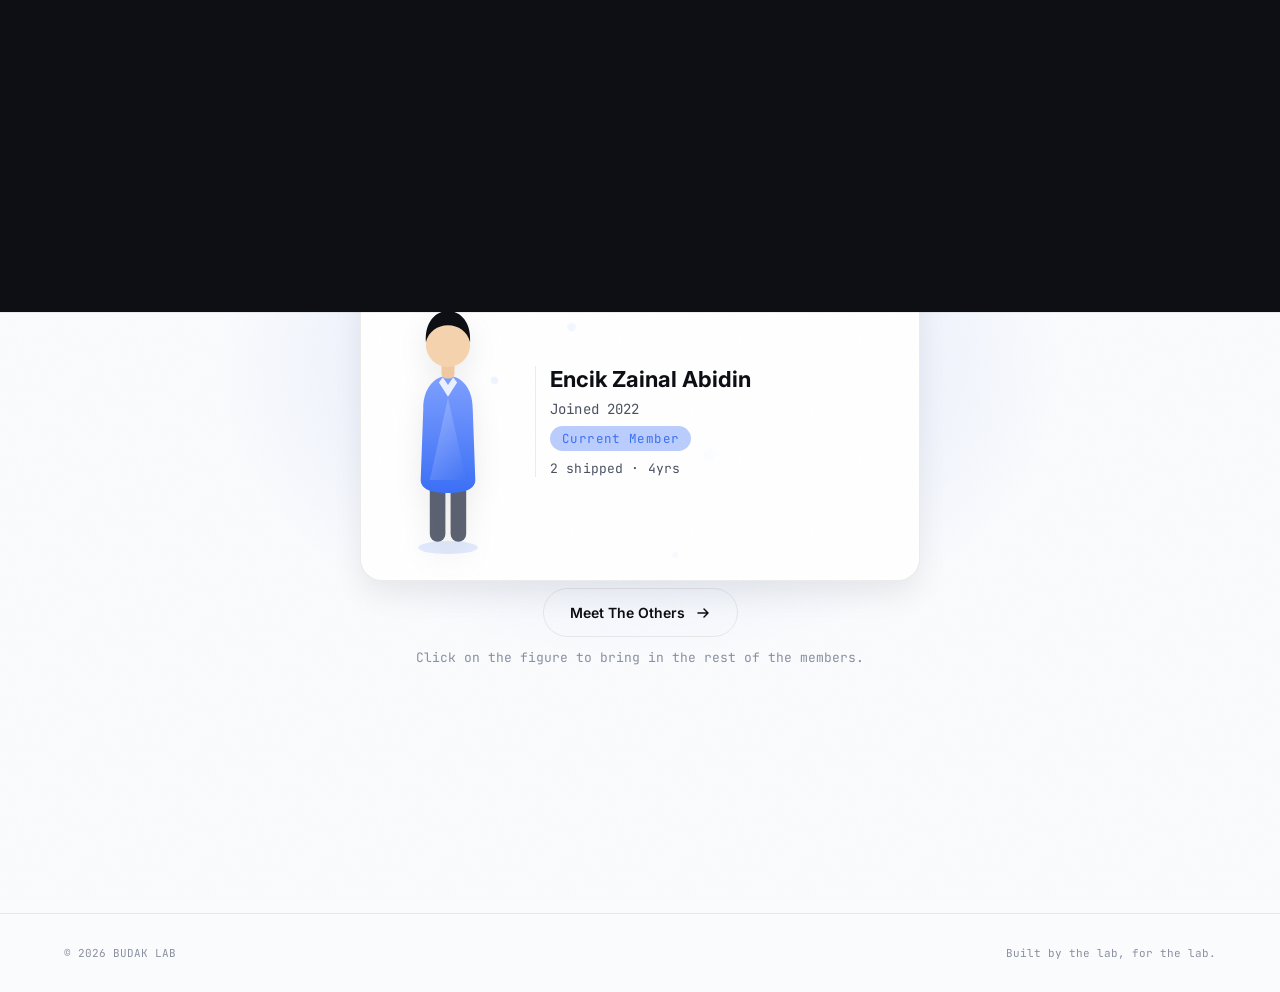
==== page3.html @ af528bb3 "commit budak lab" ====
<!DOCTYPE html>
<html lang="en">
<head>
<meta charset="UTF-8" />
<meta name="viewport" content="width=device-width, initial-scale=1.0" />
<title>Meet The Team — BUDAK LAB</title>
<meta name="description" content="One lab, nine builders. Meet the people behind BUDAK LAB." />

<link rel="preconnect" href="https://fonts.googleapis.com">
<link rel="preconnect" href="https://fonts.gstatic.com" crossorigin>
<link href="https://fonts.googleapis.com/css2?family=Space+Grotesk:wght@400;500;600;700&family=Inter:wght@400;500;600;700&family=JetBrains+Mono:wght@400;500;600&display=swap" rel="stylesheet">

<link rel="stylesheet" href="style.css" />
</head>
<body>

<div class="grain" aria-hidden="true"></div>

<div class="loader" id="loader">
  <div class="loader__mark">
    <svg viewBox="0 0 120 40" class="loader__logo">
      <text x="0" y="30" class="loader__logotext">BUDAK LAB</text>
    </svg>
  </div>
  <div class="loader__bar-track">
    <div class="loader__bar-fill" id="loaderFill"></div>
  </div>
  <div class="loader__pct" id="loaderPct">00</div>
</div>

<nav class="nav" id="nav">
  <a href="index.html" class="nav__logo">BUDAK<span> LAB</span></a>
  <div class="nav__links">
    <a href="index.html" class="nav__link">Home</a>
    <a href="page2.html" class="nav__link">Journey</a>
    <a href="page3.html" class="nav__link nav__link--active">Team</a>
    <a href="#" class="nav__link nav__link--cta">Contact</a>
  </div>
</nav>

<main id="app">

  <section class="page page--team" id="team">
    <div class="team__bg" id="teamBg" aria-hidden="true"></div>

    <div class="team__ticker" aria-hidden="true">
      <div class="team__ticker-track" id="tickerTrack"><!-- populated by page3.js --></div>
    </div>

    <div class="team__hero" id="teamHero">
      <div class="team__intro" id="teamIntro">
        <span class="eyebrow-mono" data-reveal>// Meet The Team</span>
        <h2 class="team__title" data-reveal>One lab. <span class="count" id="teamCount">_</span> builders.</h2>
        <div class="team__stats-row" data-reveal>
          <span><strong id="statBuilders" data-count="0">0</strong>Builders</span>
          <span class="team__stats-dot" aria-hidden="true">•</span>
          <span><strong id="statShipped" data-count="0">0</strong>Shipped</span>
        </div>
      </div>

      <div class="team__leader-stage">
        <div class="team__leader-slot" id="leaderSlot"></div>
      </div>

      <div class="team__controls">
        <button class="btn btn--outline magnetic" id="meetOthersBtn">
          <span>Meet The Others</span>
          <svg width="16" height="16" viewBox="0 0 16 16" fill="none"><path d="M3 8H13M13 8L9 4M13 8L9 12" stroke="currentColor" stroke-width="1.5" stroke-linecap="round" stroke-linejoin="round"/></svg>
        </button>
        <p class="team__hint" id="teamHint">Click on the figure to bring in the rest of the members.</p>
      </div>

      <div class="team__scroll-cue" id="scrollCue">
        <span>Scroll</span>
        <svg width="14" height="14" viewBox="0 0 16 16" fill="none"><path d="M4 6L8 10L12 6" stroke="currentColor" stroke-width="1.5" stroke-linecap="round" stroke-linejoin="round"/></svg>
      </div>
    </div>

    <div class="team__grid-section" id="gridSection">
      <div class="team__filters" id="teamFilters" hidden></div>
      <div class="team__members-grid" id="membersGrid"></div>
    </div>

    <div class="team__preview" id="teamPreview"></div>
  </section>

</main>

<footer class="site-footer">
  <span>© 2026 BUDAK LAB</span>
  <span>Built by the lab, for the lab.</span>
</footer>

<script src="https://cdn.jsdelivr.net/npm/gsap@3.12.5/dist/gsap.min.js"></script>
<script src="members.js"></script>
<script src="figures.js"></script>
<script src="common.js"></script>
<script src="page3.js"></script>
</body>
</html>
---- style.css ----
/* ==========================================================
   BUDAK LAB — Design Tokens
   ========================================================== */
:root {
  /* base */
  --bg: #FAFBFD;
  --bg-alt: #F1F4F9;
  --ink: #0D0F14;
  --ink-soft: #4B5162;
  --ink-faint: #8A90A0;
  --surface: #FFFFFF;
  --line: rgba(13, 15, 20, 0.08);

  /* glass */
  --glass-bg: rgba(255, 255, 255, 0.6);
  --glass-border: rgba(255, 255, 255, 0.8);
  --glass-blur: 18px;

  /* accent themes — overridden per-scope via [data-theme] */
  --accent: #3B6FF6;
  --accent-light: #7EA0FF;
  --accent-glow: rgba(59, 111, 246, 0.35);

  /* type */
  --font-display: 'Space Grotesk', sans-serif;
  --font-body: 'Inter', sans-serif;
  --font-mono: 'JetBrains Mono', monospace;

  /* motion */
  --ease: cubic-bezier(.16,.84,.32,1);
}

[data-theme="blue"]    { --accent: #3B6FF6; --accent-light: #7EA0FF; --accent-glow: rgba(59,111,246,.35); }
[data-theme="purple"]  { --accent: #8B5CF6; --accent-light: #B79CFB; --accent-glow: rgba(139,92,246,.35); }
[data-theme="emerald"] { --accent: #10B981; --accent-light: #6EE0B8; --accent-glow: rgba(16,185,129,.35); }
[data-theme="orange"]  { --accent: #F97316; --accent-light: #FDAE6B; --accent-glow: rgba(249,115,22,.35); }
[data-theme="rose"]    { --accent: #F43F5E; --accent-light: #FB92A6; --accent-glow: rgba(244,63,94,.35); }
[data-theme="cyan"]    { --accent: #06B6D4; --accent-light: #74E1F2; --accent-glow: rgba(6,182,212,.35); }
[data-theme="amber"]   { --accent: #F59E0B; --accent-light: #FBC968; --accent-glow: rgba(245,158,11,.35); }
[data-theme="teal"]    { --accent: #14B8A6; --accent-light: #79E0D2; --accent-glow: rgba(20,184,166,.35); }

/* ==========================================================
   RESET
   ========================================================== */
* { margin: 0; padding: 0; box-sizing: border-box; }
html { scroll-behavior: auto; }
body {
  background: var(--bg);
  color: var(--ink);
  font-family: var(--font-body);
  overflow-x: hidden;
  -webkit-font-smoothing: antialiased;
}
img, svg { display: block; max-width: 100%; }
button { font-family: inherit; cursor: pointer; border: none; background: none; color: inherit; }
a { color: inherit; text-decoration: none; }
:focus-visible { outline: 2px solid var(--accent); outline-offset: 3px; border-radius: 4px; }

.grain {
  position: fixed; inset: 0; pointer-events: none; z-index: 9999;
  opacity: 0.025; mix-blend-mode: multiply;
  background-image: url("data:image/svg+xml,%3Csvg xmlns='http://www.w3.org/2000/svg' width='120' height='120'%3E%3Cfilter id='n'%3E%3CfeTurbulence type='fractalNoise' baseFrequency='0.9' numOctaves='2' stitchTiles='stitch'/%3E%3C/filter%3E%3Crect width='100%25' height='100%25' filter='url(%23n)'/%3E%3C/svg%3E");
}

@media (prefers-reduced-motion: reduce) {
  *, *::before, *::after { animation-duration: 0.01ms !important; transition-duration: 0.01ms !important; }
}

/* ==========================================================
   LOADER
   ========================================================== */
.loader {
  position: fixed; inset: 0; z-index: 10000;
  background: var(--ink);
  display: flex; flex-direction: column; align-items: center; justify-content: center;
  gap: 28px;
}
.loader__mark { overflow: hidden; }
.loader__logo { width: 260px; height: auto; }
.loader__logotext {
  font-family: var(--font-display); font-weight: 600;
  font-size: 20px; fill: #F5F6FA; letter-spacing: 0.06em;
}
.loader__bar-track {
  width: 220px; height: 2px; background: rgba(255,255,255,0.15); border-radius: 2px; overflow: hidden;
}
.loader__bar-fill {
  width: 0%; height: 100%; background: linear-gradient(90deg, #7EA0FF, #B79CFB);
}
.loader__pct {
  font-family: var(--font-mono); font-size: 12px; letter-spacing: 0.1em; color: rgba(255,255,255,0.5);
}

/* ==========================================================
   NAV
   ========================================================== */
.nav {
  position: fixed; top: 0; left: 0; right: 0; z-index: 500;
  display: flex; align-items: center; justify-content: space-between;
  padding: 22px clamp(20px, 5vw, 64px);
  background: var(--glass-bg);
  backdrop-filter: blur(var(--glass-blur)); -webkit-backdrop-filter: blur(var(--glass-blur));
  border-bottom: 1px solid var(--line);
  opacity: 0; transform: translateY(-12px);
}
.nav__logo {
  font-family: var(--font-display); font-weight: 600; font-size: 15px; letter-spacing: 0.04em;
}
.nav__logo span { color: var(--ink-faint); }
.nav__links { display: flex; align-items: center; gap: 32px; }
.nav__link {
  font-size: 13px; font-weight: 500; color: var(--ink-soft);
  position: relative; transition: color 0.3s var(--ease);
}
.nav__link::after {
  content: ""; position: absolute; left: 0; bottom: -4px; width: 0; height: 1px;
  background: var(--ink); transition: width 0.3s var(--ease);
}
.nav__link:hover { color: var(--ink); }
.nav__link:hover::after { width: 100%; }
.nav__link--active { color: var(--ink); }
.nav__link--active::after { width: 100%; }
.nav__link--cta {
  padding: 8px 16px; border-radius: 100px; background: var(--ink); color: var(--bg);
}
.nav__link--cta::after { display: none; }
.nav__link--cta:hover { color: var(--bg); opacity: 0.85; }

/* dark nav variant, used when a page's hero sits on a dark surface */
body.theme-dark .nav { background: rgba(13,15,20,0.55); border-bottom: 1px solid rgba(255,255,255,0.08); }
body.theme-dark .nav__logo span { color: rgba(255,255,255,0.45); }
body.theme-dark .nav__link { color: rgba(255,255,255,0.65); }
body.theme-dark .nav__link:hover, body.theme-dark .nav__link--active { color: #fff; }
body.theme-dark .nav__link::after { background: #fff; }
body.theme-dark .nav__link--cta { background: #fff; color: var(--ink); }

/* ==========================================================
   SHARED
   ========================================================== */
.page { position: relative; width: 100%; }
.eyebrow-mono {
  font-family: var(--font-mono); font-size: 12px; letter-spacing: 0.08em;
  color: var(--ink-faint); text-transform: uppercase;
}
.btn {
  display: inline-flex; align-items: center; gap: 10px;
  font-family: var(--font-body); font-weight: 600; font-size: 14px;
  padding: 15px 26px; border-radius: 100px; transition: transform 0.3s var(--ease), box-shadow 0.3s var(--ease), background 0.3s var(--ease);
}
.btn--primary { background: var(--ink); color: #fff; }
.btn--primary svg { transition: transform 0.3s var(--ease); }
.btn--primary:hover { box-shadow: 0 12px 28px rgba(13,15,20,0.22); transform: translateY(-2px); }
.btn--primary:hover svg { transform: translateX(3px); }
.btn--outline {
  background: transparent; border: 1.5px solid var(--line); color: var(--ink);
}
.btn--outline:hover { border-color: var(--accent); color: var(--accent); box-shadow: 0 0 0 4px var(--accent-glow); }
.btn--ghost-light { background: transparent; border: 1.5px solid rgba(255,255,255,0.25); color: #fff; }
.btn--ghost-light:hover { border-color: #fff; box-shadow: 0 0 0 4px rgba(255,255,255,0.1); }

.dot-pulse { width: 6px; height: 6px; border-radius: 50%; background: #22C55E; box-shadow: 0 0 0 0 rgba(34,197,94,.6); animation: pulse 2s infinite; }
@keyframes pulse {
  0% { box-shadow: 0 0 0 0 rgba(34,197,94,.5); }
  70% { box-shadow: 0 0 0 8px rgba(34,197,94,0); }
  100% { box-shadow: 0 0 0 0 rgba(34,197,94,0); }
}

.eyebrow-chip {
  display: inline-flex; align-items: center; gap: 8px;
  font-family: var(--font-mono); font-size: 12px; color: var(--ink-soft);
  padding: 8px 16px; border-radius: 100px;
  background: var(--glass-bg); border: 1px solid var(--glass-border);
  backdrop-filter: blur(var(--glass-blur));
}

/* illustrated figure cast — used on the Team page.
   Every .figure is a landscape card: avatar on the left, name + join
   info + status + stat on the right in the same card. Used for both
   the leader spotlight and the full member grid. */
.figure {
  position: relative; width: 100%; cursor: pointer; box-sizing: border-box;
  display: flex; flex-direction: row; align-items: center; gap: 14px; text-align: left;
  background: var(--surface); border: 1px solid var(--line); border-radius: 22px;
  padding: 12px 18px 12px 12px;
  box-shadow: 0 14px 30px rgba(13,15,20,0.07);
  transition: transform 0.35s var(--ease), box-shadow 0.35s var(--ease), border-color 0.35s var(--ease);
}
.figure:hover { transform: translateY(-4px); box-shadow: 0 20px 38px var(--accent-glow); border-color: var(--accent); }
.figure__visual-wrap { position: relative; width: 72px; flex-shrink: 0; }
.figure__svg { width: 100%; height: auto; filter: drop-shadow(0 10px 14px rgba(13,15,20,0.08)); transition: filter 0.3s var(--ease); }
.figure:hover .figure__svg { filter: drop-shadow(0 14px 18px var(--accent-glow)); }
.figure__photo-frame {
  width: 100%; aspect-ratio: 200 / 420; border-radius: 36px 36px 12px 12px; overflow: hidden;
  border: 2px solid var(--surface); background: var(--bg-alt);
  transition: box-shadow 0.3s var(--ease);
}
.figure:hover .figure__photo-frame { box-shadow: 0 14px 22px var(--accent-glow); }
.figure__photo-img { width: 100%; height: 100%; object-fit: cover; object-position: 50% 18%; display: block; }
.figure__badge {
  position: absolute; top: -6%; right: -10%; z-index: 2;
  width: 24px; height: 24px; border-radius: 50%; display: flex; align-items: center; justify-content: center;
  background: var(--surface); color: var(--accent); box-shadow: 0 6px 14px rgba(13,15,20,0.14);
  border: 1px solid var(--glass-border);
}
/* info panel — bigger, more legible text than before */
.figure__label {
  margin-top: 0; padding-top: 0; border-top: none; border-left: 1px solid var(--line); padding-left: 14px;
  flex: 1; min-width: 0;
  display: flex; flex-direction: column; align-items: flex-start; gap: 6px;
  font-family: var(--font-mono); font-size: 12px; text-align: left;
  opacity: 0; transition: opacity 0.3s var(--ease);
}
.figure--visible .figure__label { opacity: 1; }
.figure__label-name { font-family: var(--font-body); font-weight: 700; font-size: 16px; color: var(--ink); line-height: 1.2; }
.figure__label-meta { color: var(--ink-soft); font-size: 12px; letter-spacing: 0.01em; }
.figure__label-status {
  padding: 3px 10px; border-radius: 100px; font-size: 11px; letter-spacing: 0.03em;
  background: var(--accent-glow); color: var(--accent);
}
.figure__stat {
  margin-top: 1px; font-size: 11px; color: var(--ink-soft); letter-spacing: 0.01em;
}
@media (max-width: 420px) {
  /* very narrow phones: landscape gets cramped, fall back to a compact
     stacked layout instead */
  .figure { flex-direction: column; text-align: center; padding: 16px; gap: 10px; }
  .figure__visual-wrap { width: 88px; }
  .figure__label {
    align-items: center; text-align: center;
    border-left: none; padding-left: 0; border-top: 1px solid var(--line); padding-top: 10px;
  }
}

/* connector lines removed per request — the leader→team relationship is now
   communicated through the particle "assemble" burst + staggered reveal motion
   instead of static SVG lines */


/* hover preview card — "Known for: ..." on hover, no click needed */
.team__preview {
  position: fixed; z-index: 60; transform: translate(-50%, -100%);
  padding: 7px 13px; border-radius: 10px;
  background: var(--ink); color: #fff;
  font-family: var(--font-mono); font-size: 11px; white-space: nowrap;
  opacity: 0; pointer-events: none; transition: opacity 0.2s ease, transform 0.2s ease;
}
.team__preview.is-visible { opacity: 1; transform: translate(-50%, -112%); }
.team__preview::after {
  content: ""; position: absolute; bottom: -5px; left: 50%; transform: translateX(-50%) rotate(45deg);
  width: 8px; height: 8px; background: var(--ink);
}

/* achievement ticker — quiet proof-of-work strip. Positioned absolutely
   under the nav so it never adds to the hero's flow height (which must
   stay within one viewport for the leader-only view). */
.team__ticker {
  position: relative; z-index: 5;
  width: 100%; max-width: 1000px; margin: 0 auto;
  padding-top: clamp(84px, 9vh, 100px); /* clears the fixed nav, whatever the viewport */
  overflow: hidden;
  -webkit-mask-image: linear-gradient(90deg, transparent, #000 8%, #000 92%, transparent);
  mask-image: linear-gradient(90deg, transparent, #000 8%, #000 92%, transparent);
}
.team__ticker-track { display: flex; gap: 40px; width: max-content; animation: tickerScroll 26s linear infinite; }
.ticker__item { font-family: var(--font-mono); font-size: 12px; color: var(--ink-soft); white-space: nowrap; }
.ticker__cat { color: var(--ink-faint); }
@keyframes tickerScroll { from { transform: translateX(0); } to { transform: translateX(-50%); } }
@media (prefers-reduced-motion: reduce) { .team__ticker-track { animation: none; } }

[data-reveal] { opacity: 0; transform: translateY(24px); }

/* ==========================================================
   PAGE 1 — HERO (index.html)
   ========================================================== */
.page--hero {
  min-height: 100vh;
  display: flex; align-items: center;
  padding: 112px clamp(20px, 6vw, 80px) 40px;
  overflow: hidden;
  position: relative;
}
.hero__bg-gradient {
  position: absolute; inset: 0; z-index: -1;
  background:
    radial-gradient(600px 400px at 12% 15%, rgba(59,111,246,0.10), transparent 60%),
    radial-gradient(600px 420px at 92% 10%, rgba(139,92,246,0.10), transparent 60%),
    radial-gradient(700px 500px at 40% 95%, rgba(16,185,129,0.07), transparent 60%);
}
.hero__grid {
  display: grid; grid-template-columns: minmax(0, 1.05fr) minmax(0, 0.95fr);
  align-items: center; gap: clamp(28px, 4vw, 64px);
  width: 100%; max-width: 1360px; margin: 0 auto;
}
.hero__copy { max-width: 560px; }
.hero__eyebrow { margin-bottom: 18px; }
.hero__title { font-family: var(--font-display); font-weight: 700; line-height: 0.95; }
.hero__title .line { display: block; overflow: hidden; }
.hero__title .word { display: inline-block; font-size: clamp(38px, 5.2vw, 70px); letter-spacing: -0.02em; }
.hero__subtitle { font-size: clamp(15px, 1.5vw, 19px); color: var(--ink-soft); margin-top: 14px; font-weight: 500; }
.hero__desc { font-size: 14.5px; color: var(--ink-faint); max-width: 480px; margin-top: 10px; line-height: 1.6; }

.hero__stats { display: flex; gap: clamp(16px, 2.6vw, 34px); margin-top: 26px; flex-wrap: wrap; }
.stat { text-align: left; }
.stat__num { display: block; font-family: var(--font-display); font-weight: 700; font-size: clamp(22px, 2.6vw, 30px); }
.stat__label { display: block; font-size: 10.5px; color: var(--ink-faint); margin-top: 3px; font-family: var(--font-mono); letter-spacing: 0.04em; text-transform: uppercase; }

.hero__cta { margin-top: 24px; position: relative; overflow: hidden; }
.cta-ripple {
  position: absolute; width: 10px; height: 10px; border-radius: 50%;
  background: rgba(255,255,255,0.55); transform: translate(-50%, -50%) scale(0);
  pointer-events: none; animation: ctaRipple 0.6s ease-out forwards;
}
@keyframes ctaRipple {
  to { transform: translate(-50%, -50%) scale(22); opacity: 0; }
}

.hero__cycler {
  display: flex; align-items: center; gap: 8px; margin-top: 22px;
  font-family: var(--font-mono); font-size: 12px; color: var(--ink-faint);
}
.hero__cycler-label { letter-spacing: 0.04em; text-transform: uppercase; font-size: 10.5px; }
.hero__cycler-word {
  position: relative; display: inline-block; font-weight: 600; color: var(--accent, #3B6FF6);
  min-width: 132px;
}

.hero__spotlight {
  position: absolute; inset: 0; z-index: 0; pointer-events: none;
  opacity: 0;
  background: radial-gradient(280px 280px at var(--sx, 50%) var(--sy, 50%), rgba(59,111,246,0.10), transparent 70%);
  transition: opacity 0.4s ease;
}
.page--hero.has-spotlight .hero__spotlight { opacity: 1; }

/* ---- photo shown in FULL, uncropped — no object-fit:cover, no
   forced aspect-ratio, so every member in the shot stays visible ---- */
.hero__visual { position: relative; display: flex; align-items: center; justify-content: center; height: 100%; }
.hero__blob {
  position: absolute; border-radius: 50%; filter: blur(50px); z-index: -1; pointer-events: none;
  animation: blobDrift 10s ease-in-out infinite;
}
.hero__blob--1 { width: 220px; height: 220px; background: rgba(59,111,246,0.16); top: 4%; left: -6%; }
.hero__blob--2 { width: 180px; height: 180px; background: rgba(139,92,246,0.14); bottom: 6%; right: -4%; animation-delay: -5s; }
@keyframes blobDrift {
  0%, 100% { transform: translate(0, 0) scale(1); }
  50% { transform: translate(14px, -18px) scale(1.08); }
}

.hero__photo-wrap { position: relative; width: 100%; max-width: 480px; }
.hero__photo-frame {
  position: relative; width: 100%; border-radius: 24px; overflow: hidden;
  border: 1px solid rgba(255,255,255,0.7);
  box-shadow: 0 30px 60px -18px rgba(13,15,20,0.28), 0 0 0 1px rgba(13,15,20,0.04);
  background: var(--bg-alt);
}
.hero__photo {
  width: 100%; height: auto; max-height: 66vh; object-fit: contain; display: block; margin: 0 auto;
}
.hero__scanline {
  position: absolute; left: 0; right: 0; top: -20%; height: 30%;
  background: linear-gradient(180deg, transparent, rgba(255,255,255,0.55) 50%, transparent);
  pointer-events: none; opacity: 0;
}
.hero__chip {
  position: absolute; left: 50%; bottom: 4%; transform: translateX(-50%);
  display: inline-flex; align-items: center; gap: 8px;
  padding: 10px 18px; border-radius: 100px;
  background: var(--glass-bg); border: 1px solid var(--glass-border);
  backdrop-filter: blur(var(--glass-blur));
  font-family: var(--font-mono); font-size: 11px; letter-spacing: 0.03em; color: var(--ink-soft);
  white-space: nowrap;
  box-shadow: 0 12px 30px rgba(13,15,20,0.08);
}

/* ---- nav live status chip ---- */
.nav__status {
  display: flex; align-items: center; gap: 7px;
  font-family: var(--font-mono); font-size: 11px; color: var(--ink-faint);
  padding: 6px 12px; border-radius: 100px; background: var(--glass-bg); border: 1px solid var(--glass-border);
}

/* ==========================================================
   PAGE 2 — THE REEL (page2.html)
   ========================================================== */
.page--reel {
  min-height: 100vh; height: 100vh; background: var(--ink); color: #fff;
  padding: 0; position: relative; overflow: hidden;
}
.page--reel::before {
  content: ""; position: absolute; inset: 0; z-index: 1;
  background: radial-gradient(800px 500px at 50% 0%, rgba(126,160,255,0.12), transparent 60%);
  pointer-events: none;
}
.reel-intro {
  position: absolute; top: 104px; left: 50%; transform: translateX(-50%); z-index: 6;
  text-align: center; max-width: 600px; margin: 0; pointer-events: none;
}
.reel-intro .eyebrow-mono { color: #8A90A0; }
.reel-intro__title { font-family: var(--font-display); font-weight: 600; font-size: clamp(24px, 3.4vw, 38px); line-height: 1.15; margin-top: 14px; letter-spacing: -0.01em; }
.reel-intro__desc { font-size: 14px; color: #9AA0B0; margin-top: 12px; line-height: 1.6; }

.reel { width: 100%; max-width: 100%; margin: 0; position: relative; z-index: 2; height: 100vh; }

.reel__skip {
  position: absolute; top: 30px; right: clamp(20px, 5vw, 64px); z-index: 7;
  font-family: var(--font-mono); font-size: 12px; letter-spacing: 0.04em; color: rgba(255,255,255,0.55);
  display: inline-flex; align-items: center; gap: 6px; transition: color 0.3s var(--ease);
}
.reel__skip:hover { color: #fff; }

.reel__ticks { position: absolute; top: 28px; left: 28px; right: 28px; z-index: 6; display: flex; gap: 6px; margin: 0; }
.reel__tick { flex: 1; height: 3px; border-radius: 2px; background: rgba(255,255,255,0.15); overflow: hidden; cursor: pointer; }
.reel__tick-fill { display: block; height: 100%; width: 0%; background: #fff; }
.reel__tick.is-done .reel__tick-fill { width: 100%; }
.reel__tick.is-active .reel__tick-fill { animation: tickFill linear forwards; animation-duration: var(--slide-duration, 4.2s); }
.reel__tick.is-active.is-paused .reel__tick-fill { animation-play-state: paused; }
@keyframes tickFill { from { width: 0%; } to { width: 100%; } }

.reel__frame {
  position: absolute; inset: 0; width: 100%; height: 100%; overflow: hidden;
  background: #14161D; border: none; border-radius: 0;
}
.reel__slide {
  position: absolute; inset: 0; opacity: 0; transition: opacity 0.7s var(--ease);
  display: flex; align-items: flex-end;
}
.reel__slide.is-active { opacity: 1; z-index: 2; }
.reel__slide-media {
  position: absolute; inset: 0; background-size: cover; background-position: center;
  transform: scale(1.02); transition: transform 6s linear;
}
.reel__slide.is-active .reel__slide-media { transform: scale(1.12); }
.reel__slide-fallback {
  position: absolute; inset: 0; display: flex; align-items: center; justify-content: center;
  background: linear-gradient(160deg, var(--accent-glow), rgba(255,255,255,0.02));
}
.reel__slide-fallback-icon {
  width: 84px; height: 84px; border-radius: 20px; background: var(--accent-glow);
  display: flex; align-items: center; justify-content: center; color: var(--accent-light); font-size: 34px;
}
.reel__slide-scrim {
  position: absolute; inset: 0; background: linear-gradient(0deg, rgba(0,0,0,0.78) 0%, rgba(0,0,0,0.25) 45%, transparent 70%);
}
.reel__caption {
  position: relative; z-index: 3; padding: clamp(20px, 4vw, 44px); width: 100%;
  padding-bottom: clamp(150px, 20vw, 190px);
}
.reel__caption-index { font-family: var(--font-mono); font-size: 12px; color: rgba(255,255,255,0.55); }
.reel__caption-title { font-family: var(--font-display); font-weight: 600; font-size: clamp(22px, 3.4vw, 36px); margin-top: 8px; }
.reel__caption-desc { font-size: 13.5px; color: rgba(255,255,255,0.7); margin-top: 6px; max-width: 480px; line-height: 1.6; }

.reel__controls {
  position: absolute; bottom: 118px; left: 50%; transform: translateX(-50%); z-index: 6;
  display: flex; align-items: center; justify-content: center; gap: 14px; margin: 0;
}
.reel__control-btn {
  width: 42px; height: 42px; border-radius: 50%; display: flex; align-items: center; justify-content: center;
  background: rgba(255,255,255,0.08); border: 1px solid rgba(255,255,255,0.16); color: #fff;
  backdrop-filter: blur(10px);
  transition: background 0.3s var(--ease), border-color 0.3s var(--ease);
}
.reel__control-btn:hover { background: rgba(255,255,255,0.18); border-color: rgba(255,255,255,0.35); }

.reel__thumbs {
  position: absolute; bottom: 26px; left: 50%; transform: translateX(-50%); z-index: 6;
  width: min(920px, 92%);
  display: flex; gap: 12px; margin: 0; overflow-x: auto; padding-bottom: 4px; scrollbar-width: none;
}
.reel__thumbs::-webkit-scrollbar { display: none; }
.reel__thumb {
  flex: 0 0 116px; height: 68px; border-radius: 10px; position: relative; overflow: hidden; cursor: pointer;
  border: 1.5px solid rgba(255,255,255,0.14); opacity: 0.55; transition: opacity 0.3s var(--ease), border-color 0.3s var(--ease);
}
.reel__thumb.is-active { opacity: 1; border-color: rgba(255,255,255,0.65); }
.reel__thumb-media { position: absolute; inset: 0; background-size: cover; background-position: center; }
.reel__thumb-fallback { position: absolute; inset: 0; background: linear-gradient(160deg, var(--accent-glow), rgba(255,255,255,0.03)); display: flex; align-items: center; justify-content: center; color: var(--accent-light); font-size: 18px; }
.reel__thumb-label { position: absolute; left: 8px; bottom: 6px; font-family: var(--font-mono); font-size: 9.5px; color: #fff; letter-spacing: 0.03em; }

/* fade the OSD chrome out once the end-card takes over */
.reel.is-ended .reel-intro,
.reel.is-ended .reel__ticks,
.reel.is-ended .reel__controls,
.reel.is-ended .reel__thumbs,
.reel.is-ended .reel__skip { opacity: 0; pointer-events: none; transition: opacity 0.5s var(--ease); }

/* ---- end card: revealed once the reel has played through once ---- */
.reel__endcard {
  position: absolute; inset: 0; z-index: 8;
  display: flex; align-items: center; justify-content: center; text-align: center;
  background: rgba(10,11,15,0.84); backdrop-filter: blur(8px);
  opacity: 0; pointer-events: none; transition: opacity 0.7s var(--ease);
}
.reel__endcard.is-visible { opacity: 1; pointer-events: auto; }
.reel__endcard-inner { max-width: 420px; padding: 0 24px; }
.reel__endcard-inner .eyebrow-mono { color: #8A90A0; }
.reel__endcard-inner h3 {
  font-family: var(--font-display); font-weight: 600; font-size: clamp(24px, 3.4vw, 34px);
  margin: 16px 0 30px; letter-spacing: -0.01em;
}
.reel__endcard-inner .btn { background: #fff; color: var(--ink); }
.reel__endcard-inner .btn:hover { box-shadow: 0 12px 28px rgba(0,0,0,0.35); }

/* ==========================================================
   PAGE 3 — MEET THE TEAM (page3.html)
   ========================================================== */
.page--team { position: relative; overflow: hidden; }
.team__bg {
  position: absolute; inset: 0; z-index: -1; transition: background 0.8s var(--ease);
  background: radial-gradient(650px 450px at 50% 40%, var(--accent-glow), transparent 65%);
  opacity: 0.5;
}

/* ---- the leader spotlight: flows naturally under the ticker instead of
   being pinned to a forced 100vh + vertical-center — that combo is what
   caused the huge gap and the button/ticker collisions at different
   zoom levels and viewport heights. Natural flow is zoom-safe. ---- */
.team__hero {
  width: 100%; box-sizing: border-box;
  display: flex; flex-direction: column; align-items: center;
  padding: clamp(28px, 5vh, 48px) 24px clamp(36px, 6vh, 56px);
  gap: clamp(4px, 0.8vh, 10px);
  text-align: center;
}
.team__intro { display: flex; flex-direction: column; align-items: center; gap: 12px; }
.team__title { font-family: var(--font-display); font-weight: 600; font-size: clamp(24px, 3.6vw, 40px); letter-spacing: -0.01em; }
.team__title .count { color: var(--accent); }

/* single stat strip under the title — replaces the old flanking chips,
   which were cramping the leader card and colliding with the button */
.team__stats-row {
  display: flex; align-items: center; gap: 10px;
  font-family: var(--font-mono); font-size: 12px; color: var(--ink-soft);
}
.team__stats-row strong { font-family: var(--font-display); font-weight: 700; color: var(--ink); font-size: 15px; margin-right: 4px; }
.team__stats-dot { color: var(--ink-faint); }

.team__leader-stage { display: flex; align-items: center; justify-content: center; width: 100%; }

/* leader spotlight: same shared landscape card, same text sizes as the
   member cards — just noticeably bigger overall (avatar, padding, width)
   so it still reads as the "hero" of the page */
.team__leader-slot { width: min(96vw, 560px); perspective: 700px; }
.team__leader-slot .figure { padding: 22px 30px 22px 22px; gap: 22px; }
.team__leader-slot .figure__visual-wrap { width: 130px; }
.team__leader-slot .figure__label { gap: 8px; }
.team__leader-slot .figure__label-name { font-size: 22px; }
.team__leader-slot .figure__label-meta { font-size: 14px; }
.team__leader-slot .figure__label-status { font-size: 12.5px; padding: 4px 12px; }
.team__leader-slot .figure__stat { font-size: 13px; }

.team__controls { display: flex; flex-direction: column; align-items: center; gap: 12px; }
.team__hint { font-size: 13px; color: var(--ink-faint); font-family: var(--font-mono); }

.team__scroll-cue {
  display: flex; flex-direction: column; align-items: center; gap: 6px;
  margin-top: 4px;
  font-family: var(--font-mono); font-size: 10px; letter-spacing: 0.08em; color: var(--ink-faint); text-transform: uppercase;
  opacity: 0; pointer-events: none; transition: opacity 0.5s var(--ease);
}
.team__scroll-cue.is-visible { opacity: 1; }
.team__scroll-cue svg { animation: cueBounce 1.6s infinite; }
@keyframes cueBounce { 0%, 100% { transform: translateY(0); } 50% { transform: translateY(6px); } }

/* ---- grid section: a fully separate block below the hero ---- */
.team__grid-section { width: 100%; max-width: 1120px; margin: 0 auto; padding: 8px 24px 100px; }

.team__filters { display: flex; gap: 10px; justify-content: center; flex-wrap: wrap; margin: 0 0 40px; }
.filter-chip {
  display: inline-flex; align-items: center; gap: 7px;
  font-family: var(--font-mono); font-size: 12px; color: var(--ink-soft);
  padding: 9px 17px; border-radius: 100px; border: 1.5px solid var(--line);
  transition: border-color 0.3s var(--ease), color 0.3s var(--ease), background 0.3s var(--ease);
}
.filter-chip span { font-size: 10px; color: var(--ink-faint); transition: color 0.3s var(--ease); }
.filter-chip:hover { border-color: var(--accent); color: var(--ink); }
.filter-chip.is-active { background: var(--ink); border-color: var(--ink); color: #fff; }
.filter-chip.is-active span { color: rgba(255,255,255,0.6); }

.team__members-grid {
  display: grid; grid-template-columns: repeat(auto-fit, minmax(280px, 1fr));
  gap: 20px 24px; width: 100%;
}
.team__members-grid .figure { max-width: 440px; width: 100%; margin: 0 auto; transition: opacity 0.3s var(--ease), transform 0.3s var(--ease); }
.team__members-grid .figure.is-filtered-out { opacity: 0; transform: scale(0.92); pointer-events: none; }

/* ---- particle "assemble" burst — replaces the connector lines with a
   quick, playful confetti-like pop when the team comes together ---- */
.particle-layer { position: fixed; inset: 0; z-index: 400; pointer-events: none; }
.particle { position: absolute; border-radius: 50%; transform: translate(-50%, -50%); will-change: transform, opacity; }


/* ==========================================================
   PROFILE PAGE
   ========================================================== */
.page--profile { min-height: 100vh; position: relative; padding: 140px clamp(20px, 5vw, 64px) 100px; }
.profile__bg {
  position: absolute; inset: 0; z-index: -1; transition: background 0.8s var(--ease);
  background: radial-gradient(700px 500px at 50% 10%, var(--accent-glow), transparent 65%);
  opacity: 0.4;
}
.profile__empty {
  text-align: center; color: var(--ink-faint); font-family: var(--font-mono); font-size: 13px;
  padding: 80px 0;
}

.profile__header {
  display: grid; grid-template-columns: 200px 1fr; gap: 44px; align-items: center;
  max-width: 1040px; margin: 0 auto 64px;
}
.profile__photo-frame {
  width: 100%; aspect-ratio: 4 / 5; border-radius: 24px; overflow: hidden;
  border: 1px solid var(--glass-border); box-shadow: 0 24px 48px -20px rgba(13,15,20,0.25);
  background: var(--bg-alt);
}
.profile__photo-frame img { width: 100%; height: 100%; object-fit: cover; object-position: center 22%; }
.profile__photo-frame .figure__svg { width: 100%; height: 100%; }

.profile__badges { display: flex; flex-wrap: wrap; gap: 8px; margin-bottom: 14px; }
.profile__badge {
  display: inline-flex; align-items: center; gap: 6px;
  font-family: var(--font-mono); font-size: 11px; letter-spacing: 0.03em;
  padding: 6px 12px; border-radius: 100px;
  background: var(--bg-alt); color: var(--ink-soft); border: 1px solid var(--line);
}
.profile__badge--status { background: var(--accent-glow); color: var(--accent); border-color: transparent; }
.profile__name { font-family: var(--font-display); font-weight: 700; font-size: clamp(28px, 3.4vw, 42px); letter-spacing: -0.01em; }
.profile__role { font-family: var(--font-mono); font-size: 13px; color: var(--accent); margin-top: 6px; letter-spacing: 0.02em; }
.profile__bio { font-size: 14.5px; color: var(--ink-soft); line-height: 1.7; margin-top: 14px; max-width: 620px; }

.profile__body {
  max-width: 1040px; margin: 0 auto;
  display: grid; grid-template-columns: 1fr 1fr; gap: 56px;
  margin-bottom: 64px;
}
.profile__block-label {
  font-family: var(--font-mono); font-size: 11px; letter-spacing: 0.1em; text-transform: uppercase;
  color: var(--ink-faint); margin-bottom: 20px;
}
.skill-row { margin-bottom: 16px; }
.skill-row:last-child { margin-bottom: 0; }
.skill-top { display: flex; justify-content: space-between; font-size: 13px; margin-bottom: 6px; }
.skill-top span:first-child { font-weight: 600; }
.skill-top span:last-child { font-family: var(--font-mono); color: var(--ink-faint); font-size: 12px; }
.skill-bar-track { height: 6px; border-radius: 100px; background: var(--bg-alt); overflow: hidden; }
.skill-bar-fill { height: 100%; width: 0%; border-radius: 100px; background: linear-gradient(90deg, var(--accent), var(--accent-light)); transition: width 1s var(--ease); }

.radar__wrap { display: flex; align-items: center; justify-content: center; }
.radar__svg { width: 100%; max-width: 280px; height: auto; }
.radar__label { font-family: var(--font-mono); font-size: 8px; fill: var(--ink-faint); }
.radar__poly { opacity: 0; transform: scale(0.6); transform-origin: 110px 110px; transition: opacity 0.7s var(--ease), transform 0.7s var(--ease); }
.radar__poly.is-visible { opacity: 1; transform: scale(1); }

.profile__projects { max-width: 1040px; margin: 0 auto; }
.profile-projects-grid { display: grid; grid-template-columns: repeat(auto-fill, minmax(260px, 1fr)); gap: 22px; }
.project-card {
  border-radius: 18px; overflow: hidden; background: var(--surface); border: 1px solid var(--line);
  transition: transform 0.4s var(--ease), box-shadow 0.4s var(--ease);
}
.project-card:hover { transform: translateY(-6px); box-shadow: 0 26px 50px -26px rgba(13,15,20,0.3); }
.project-card__top {
  height: 108px; display: flex; align-items: flex-end; padding: 14px;
  background: linear-gradient(150deg, var(--accent-glow), rgba(255,255,255,0.02));
}
.project-card__cat {
  font-family: var(--font-mono); font-size: 10.5px; letter-spacing: 0.04em;
  padding: 4px 10px; border-radius: 100px; background: rgba(255,255,255,0.85); color: var(--accent);
}
.project-card__body { padding: 18px 20px 22px; }
.project-card__title { font-family: var(--font-display); font-weight: 600; font-size: 17px; margin-bottom: 6px; }
.project-card__summary { font-size: 13px; color: var(--ink-soft); line-height: 1.6; margin-bottom: 14px; }
.project-card__stack { display: flex; flex-wrap: wrap; gap: 6px; margin-bottom: 16px; }
.stack-chip { font-family: var(--font-mono); font-size: 10px; padding: 3px 8px; border-radius: 6px; background: var(--bg-alt); color: var(--ink-soft); }
.project-card__btn {
  display: inline-flex; align-items: center; gap: 7px;
  font-size: 12.5px; font-weight: 600; color: var(--accent);
  padding: 8px 14px; border-radius: 100px; background: var(--accent-glow);
  transition: gap 0.25s var(--ease);
}
.project-card:hover .project-card__btn { gap: 10px; }
.profile__no-projects { color: var(--ink-faint); font-family: var(--font-mono); font-size: 12.5px; }

/* ---- project detail modal ---- */
.modal-overlay {
  position: fixed; inset: 0; z-index: 2000;
  display: flex; align-items: center; justify-content: center; padding: 24px;
  opacity: 0; visibility: hidden; transition: opacity 0.4s var(--ease), visibility 0.4s;
}
.modal-overlay.is-open { opacity: 1; visibility: visible; }
.modal-overlay[hidden] { display: none; }
.modal-backdrop { position: absolute; inset: 0; background: rgba(13,15,20,0.55); backdrop-filter: blur(6px); }
.modal-panel {
  position: relative; z-index: 2; width: 100%; max-width: 640px; max-height: 86vh; overflow-y: auto;
  background: var(--surface); border-radius: 24px;
  transform: scale(0.94) translateY(20px); opacity: 0;
  transition: transform 0.45s var(--ease), opacity 0.35s;
  box-shadow: 0 60px 100px -40px rgba(13,15,20,0.5);
}
.modal-overlay.is-open .modal-panel { transform: scale(1) translateY(0); opacity: 1; }
.modal__top { padding: 26px 30px; background: linear-gradient(150deg, var(--accent-glow), rgba(255,255,255,0.02)); position: relative; }
.modal__close {
  position: absolute; top: 18px; right: 18px; width: 36px; height: 36px; border-radius: 50%;
  background: rgba(255,255,255,0.85); display: flex; align-items: center; justify-content: center;
  transition: transform 0.3s var(--ease);
}
.modal__close:hover { transform: rotate(90deg); }
.modal__cat { font-family: var(--font-mono); font-size: 11px; color: var(--accent); }
.modal__title { font-family: var(--font-display); font-weight: 700; font-size: clamp(22px, 3vw, 28px); margin-top: 8px; }
.modal__body { padding: 26px 30px 32px; }
.modal__section { margin-bottom: 22px; }
.modal__section h4 {
  font-family: var(--font-mono); font-size: 11px; letter-spacing: 0.08em; text-transform: uppercase;
  color: var(--accent); margin-bottom: 8px;
}
.modal__section p { font-size: 14px; color: var(--ink-soft); line-height: 1.7; }
.modal__stack { display: flex; flex-wrap: wrap; gap: 8px; }

/* ==========================================================
   FOOTER
   ========================================================== */
.site-footer {
  padding: 32px clamp(20px, 5vw, 64px); display: flex; align-items: center; justify-content: space-between;
  font-family: var(--font-mono); font-size: 11px; color: var(--ink-faint); border-top: 1px solid var(--line);
  flex-wrap: wrap; gap: 10px;
}
body.theme-dark .site-footer { border-top-color: rgba(255,255,255,0.08); color: rgba(255,255,255,0.4); }

/* ==========================================================
   RESPONSIVE
   ========================================================== */
@media (max-width: 900px) {
  .hero__grid { grid-template-columns: 1fr; text-align: center; }
  .hero__copy { max-width: 100%; margin: 0 auto; }
  .hero__stats { justify-content: center; }
  .stat { text-align: center; }
  .hero__visual { order: -1; margin-bottom: 8px; }
  .hero__photo-wrap { max-width: 380px; margin: 0 auto; }
  .profile__header { grid-template-columns: 1fr; text-align: center; }
  .profile__photo-frame { max-width: 240px; margin: 0 auto; }
  .profile__badges { justify-content: center; }
  .profile__bio { margin-left: auto; margin-right: auto; }
  .profile__body { grid-template-columns: 1fr; gap: 40px; }
}
@media (max-width: 760px) {
  .team__stats-row { font-size: 11px; gap: 8px; }
  .team__stats-row strong { font-size: 13px; }
}
@media (max-width: 720px) {
  .nav__links { gap: 18px; }
  .nav__link { font-size: 12px; }
  .hero__stats { gap: 22px; }
  .reel__frame { aspect-ratio: 4 / 5; }
  .reel__thumb { flex-basis: 100px; height: 62px; }
}
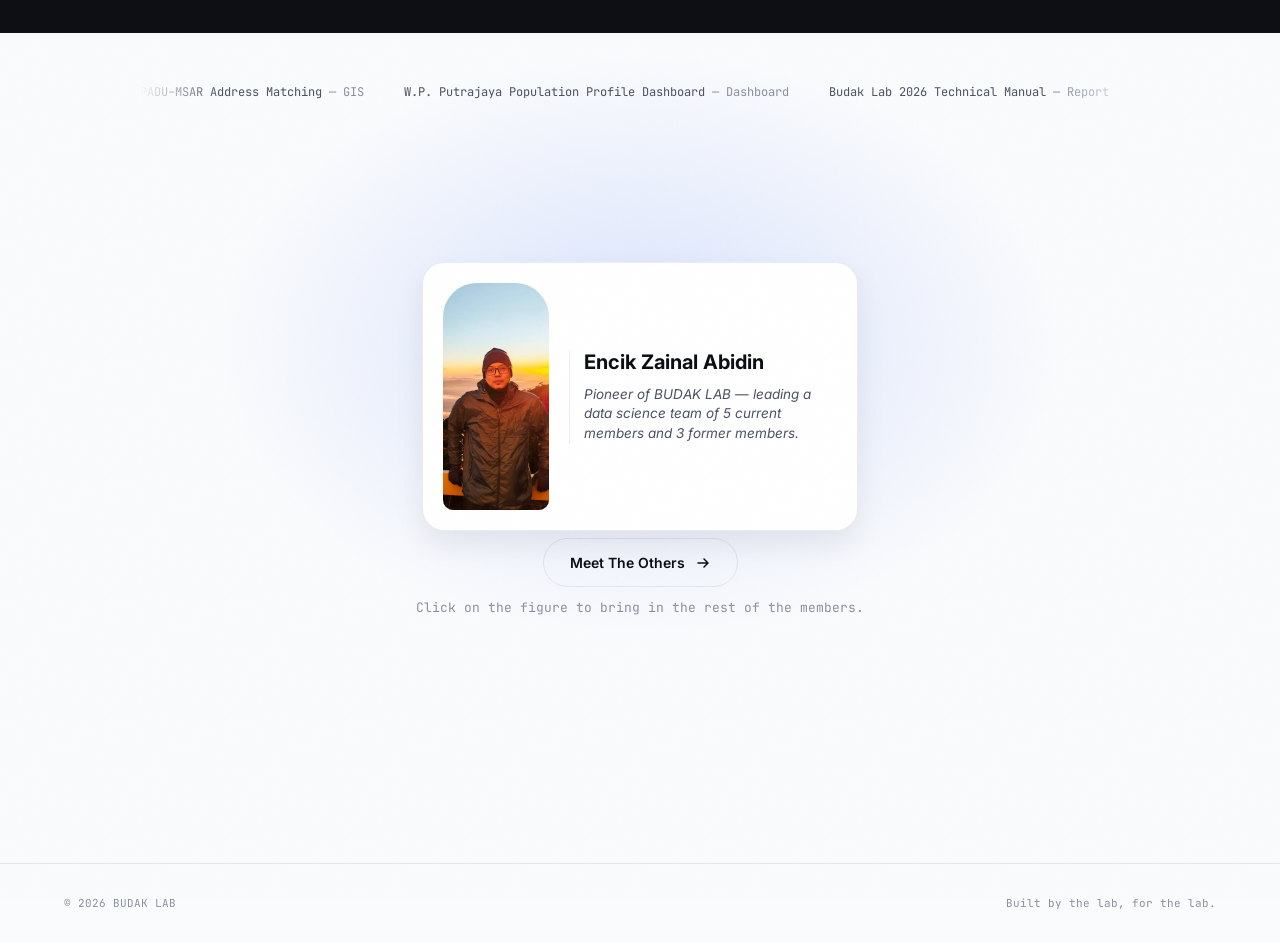
==== commit c19447fe: "add input" ====
--- a/page3.html
+++ b/page3.html
@@ -32,9 +32,8 @@
   <a href="index.html" class="nav__logo">BUDAK<span> LAB</span></a>
   <div class="nav__links">
     <a href="index.html" class="nav__link">Home</a>
-    <a href="page2.html" class="nav__link">Journey</a>
+    <!-- <a href="page2.html" class="nav__link">Journey</a> -->
     <a href="page3.html" class="nav__link nav__link--active">Team</a>
-    <a href="#" class="nav__link nav__link--cta">Contact</a>
   </div>
 </nav>
 
@@ -54,7 +53,7 @@
         <div class="team__stats-row" data-reveal>
           <span><strong id="statBuilders" data-count="0">0</strong>Builders</span>
           <span class="team__stats-dot" aria-hidden="true">•</span>
-          <span><strong id="statShipped" data-count="0">0</strong>Shipped</span>
+          <span><strong id="statShipped" data-count="0">0</strong>Projects</span>
         </div>
       </div>
 
--- a/style.css
+++ b/style.css
@@ -157,7 +157,16 @@
 .btn--outline:hover { border-color: var(--accent); color: var(--accent); box-shadow: 0 0 0 4px var(--accent-glow); }
 .btn--ghost-light { background: transparent; border: 1.5px solid rgba(255,255,255,0.25); color: #fff; }
 .btn--ghost-light:hover { border-color: #fff; box-shadow: 0 0 0 4px rgba(255,255,255,0.1); }
-
+.back-btn {
+    display: flex;
+    align-items: center;
+    gap: 10px;
+
+    font-size: 18px;
+    text-decoration: none;
+
+    margin-bottom: 20px;
+}
 .dot-pulse { width: 6px; height: 6px; border-radius: 50%; background: #22C55E; box-shadow: 0 0 0 0 rgba(34,197,94,.6); animation: pulse 2s infinite; }
 @keyframes pulse {
   0% { box-shadow: 0 0 0 0 rgba(34,197,94,.5); }
@@ -220,6 +229,11 @@
 .figure__stat {
   margin-top: 1px; font-size: 11px; color: var(--ink-soft); letter-spacing: 0.01em;
 }
+.figure__tagline {
+  margin-top: 4px; font-family: var(--font-body); font-size: 12px; line-height: 1.45;
+  color: var(--ink-soft); font-style: italic; max-width: 34ch;
+}
+.team__leader-slot .figure__tagline { font-size: 13.5px; max-width: 38ch; }
 @media (max-width: 420px) {
   /* very narrow phones: landscape gets cramped, fall back to a compact
      stacked layout instead */
@@ -539,14 +553,20 @@
 /* leader spotlight: same shared landscape card, same text sizes as the
    member cards — just noticeably bigger overall (avatar, padding, width)
    so it still reads as the "hero" of the page */
-.team__leader-slot { width: min(96vw, 560px); perspective: 700px; }
-.team__leader-slot .figure { padding: 22px 30px 22px 22px; gap: 22px; }
-.team__leader-slot .figure__visual-wrap { width: 130px; }
-.team__leader-slot .figure__label { gap: 8px; }
-.team__leader-slot .figure__label-name { font-size: 22px; }
-.team__leader-slot .figure__label-meta { font-size: 14px; }
-.team__leader-slot .figure__label-status { font-size: 12.5px; padding: 4px 12px; }
-.team__leader-slot .figure__stat { font-size: 13px; }
+.team__leader-slot { width: min(34vw, 500px); perspective: 700px; }
+.team__leader-slot .figure { padding: 18px 24px 18px 18px; gap: 18px; }
+.team__leader-slot .figure__visual-wrap { width: 110px; }
+.team__leader-slot .figure__label { gap: 7px; }
+.team__leader-slot .figure__label-name { font-size: 20px; }
+.team__leader-slot .figure__label-meta { font-size: 13px; }
+.team__leader-slot .figure__label-status { font-size: 11.5px; padding: 4px 12px; }
+.team__leader-slot .figure__stat { font-size: 12px; }
+@media (max-width: 760px) {
+  .team__leader-slot { width: min(92vw, 480px); }
+  .team__leader-slot .figure { padding: 20px 24px 20px 20px; gap: 18px; }
+  .team__leader-slot .figure__visual-wrap { width: 120px; }
+  .team__leader-slot .figure__label-name { font-size: 21px; }
+}
 
 .team__controls { display: flex; flex-direction: column; align-items: center; gap: 12px; }
 .team__hint { font-size: 13px; color: var(--ink-faint); font-family: var(--font-mono); }
@@ -627,28 +647,102 @@
 .profile__role { font-family: var(--font-mono); font-size: 13px; color: var(--accent); margin-top: 6px; letter-spacing: 0.02em; }
 .profile__bio { font-size: 14.5px; color: var(--ink-soft); line-height: 1.7; margin-top: 14px; max-width: 620px; }
 
-.profile__body {
-  max-width: 1040px; margin: 0 auto;
-  display: grid; grid-template-columns: 1fr 1fr; gap: 56px;
-  margin-bottom: 64px;
+.profile__body{
+    grid-template-columns:1fr;
 }
 .profile__block-label {
-  font-family: var(--font-mono); font-size: 11px; letter-spacing: 0.1em; text-transform: uppercase;
-  color: var(--ink-faint); margin-bottom: 20px;
-}
-.skill-row { margin-bottom: 16px; }
-.skill-row:last-child { margin-bottom: 0; }
-.skill-top { display: flex; justify-content: space-between; font-size: 13px; margin-bottom: 6px; }
-.skill-top span:first-child { font-weight: 600; }
-.skill-top span:last-child { font-family: var(--font-mono); color: var(--ink-faint); font-size: 12px; }
-.skill-bar-track { height: 6px; border-radius: 100px; background: var(--bg-alt); overflow: hidden; }
-.skill-bar-fill { height: 100%; width: 0%; border-radius: 100px; background: linear-gradient(90deg, var(--accent), var(--accent-light)); transition: width 1s var(--ease); }
-
-.radar__wrap { display: flex; align-items: center; justify-content: center; }
-.radar__svg { width: 100%; max-width: 280px; height: auto; }
-.radar__label { font-family: var(--font-mono); font-size: 8px; fill: var(--ink-faint); }
-.radar__poly { opacity: 0; transform: scale(0.6); transform-origin: 110px 110px; transition: opacity 0.7s var(--ease), transform 0.7s var(--ease); }
-.radar__poly.is-visible { opacity: 1; transform: scale(1); }
+    text-align: left;
+    margin-left: 0;
+}
+/* =========================
+   PROJECT SECTION ALIGNMENT
+========================= */
+.profile__projects {
+    position: relative;
+    left: 0 !important;
+    width: 100% !important;
+    margin-left: 0 !important;
+    padding-top: 60 !important;
+    padding-left: 0 !important;
+}
+
+.profile__projects .profile__block-label {
+    margin-left: 0 !important;
+    padding-top: 60 !important;
+    padding-left: 0 !important;
+}
+
+.profile-projects-grid {
+    position: relative;
+    left: 0 !important;
+    width: 100% !important;
+    margin-left: 0 !important;
+    padding-left: 0 !important;
+}
+
+/* Project card */
+.project-card {
+    width: 100%;
+}
+.project-video {
+    width: 100%;
+    margin-top: 20px;
+    border-radius: 18px;
+    overflow: hidden;
+}
+
+.project-video video {
+    width: 100%;
+    height: auto;
+    display: block;
+}
+.contribution-grid {
+    display: grid;
+    grid-template-columns: repeat(3, minmax(0, 1fr));
+    gap: 20px;
+}
+
+.contribution-card{
+    display:flex;
+    align-items:flex-start;
+    gap:12px;
+
+    padding:16px;
+
+    border-radius:18px;
+    border:1px solid rgba(255,255,255,.08);
+    background:rgba(255,255,255,.04);
+
+    transition:.3s;
+}
+
+.contribution-card:hover{
+    transform:translateY(-3px);
+    border-color:var(--accent);
+}
+
+.contribution-icon{
+    width:28px;
+    height:28px;
+
+    border-radius:50%;
+    background:var(--accent);
+
+    display:grid;
+    place-items:center;
+
+    color:white;
+    font-weight:700;
+    flex-shrink:0;
+}
+.profile__inner {
+    padding-left: 0;
+}
+
+.profile__contributions,
+.profile__projects {
+    padding-left: 0;
+}
 
 .profile__projects { max-width: 1040px; margin: 0 auto; }
 .profile-projects-grid { display: grid; grid-template-columns: repeat(auto-fill, minmax(260px, 1fr)); gap: 22px; }
@@ -750,4 +844,4 @@
   .hero__stats { gap: 22px; }
   .reel__frame { aspect-ratio: 4 / 5; }
   .reel__thumb { flex-basis: 100px; height: 62px; }
-}+}
